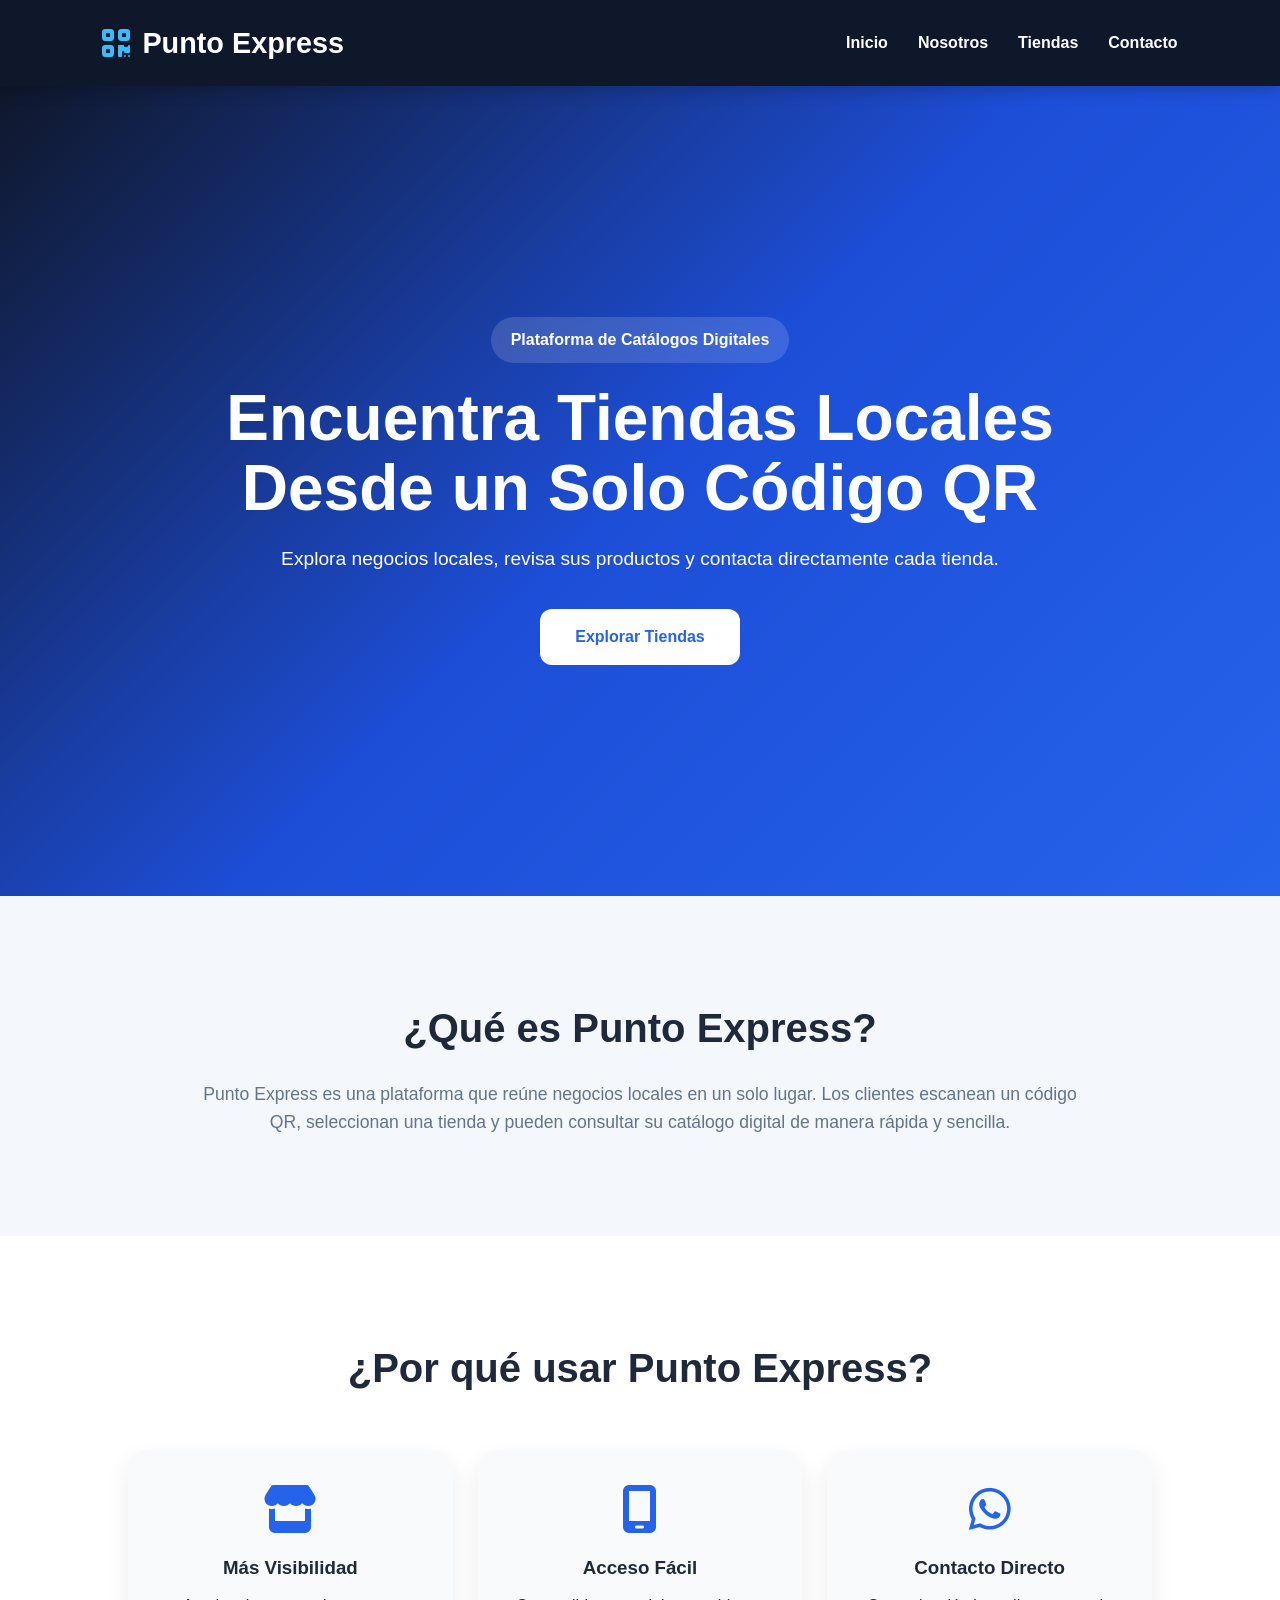
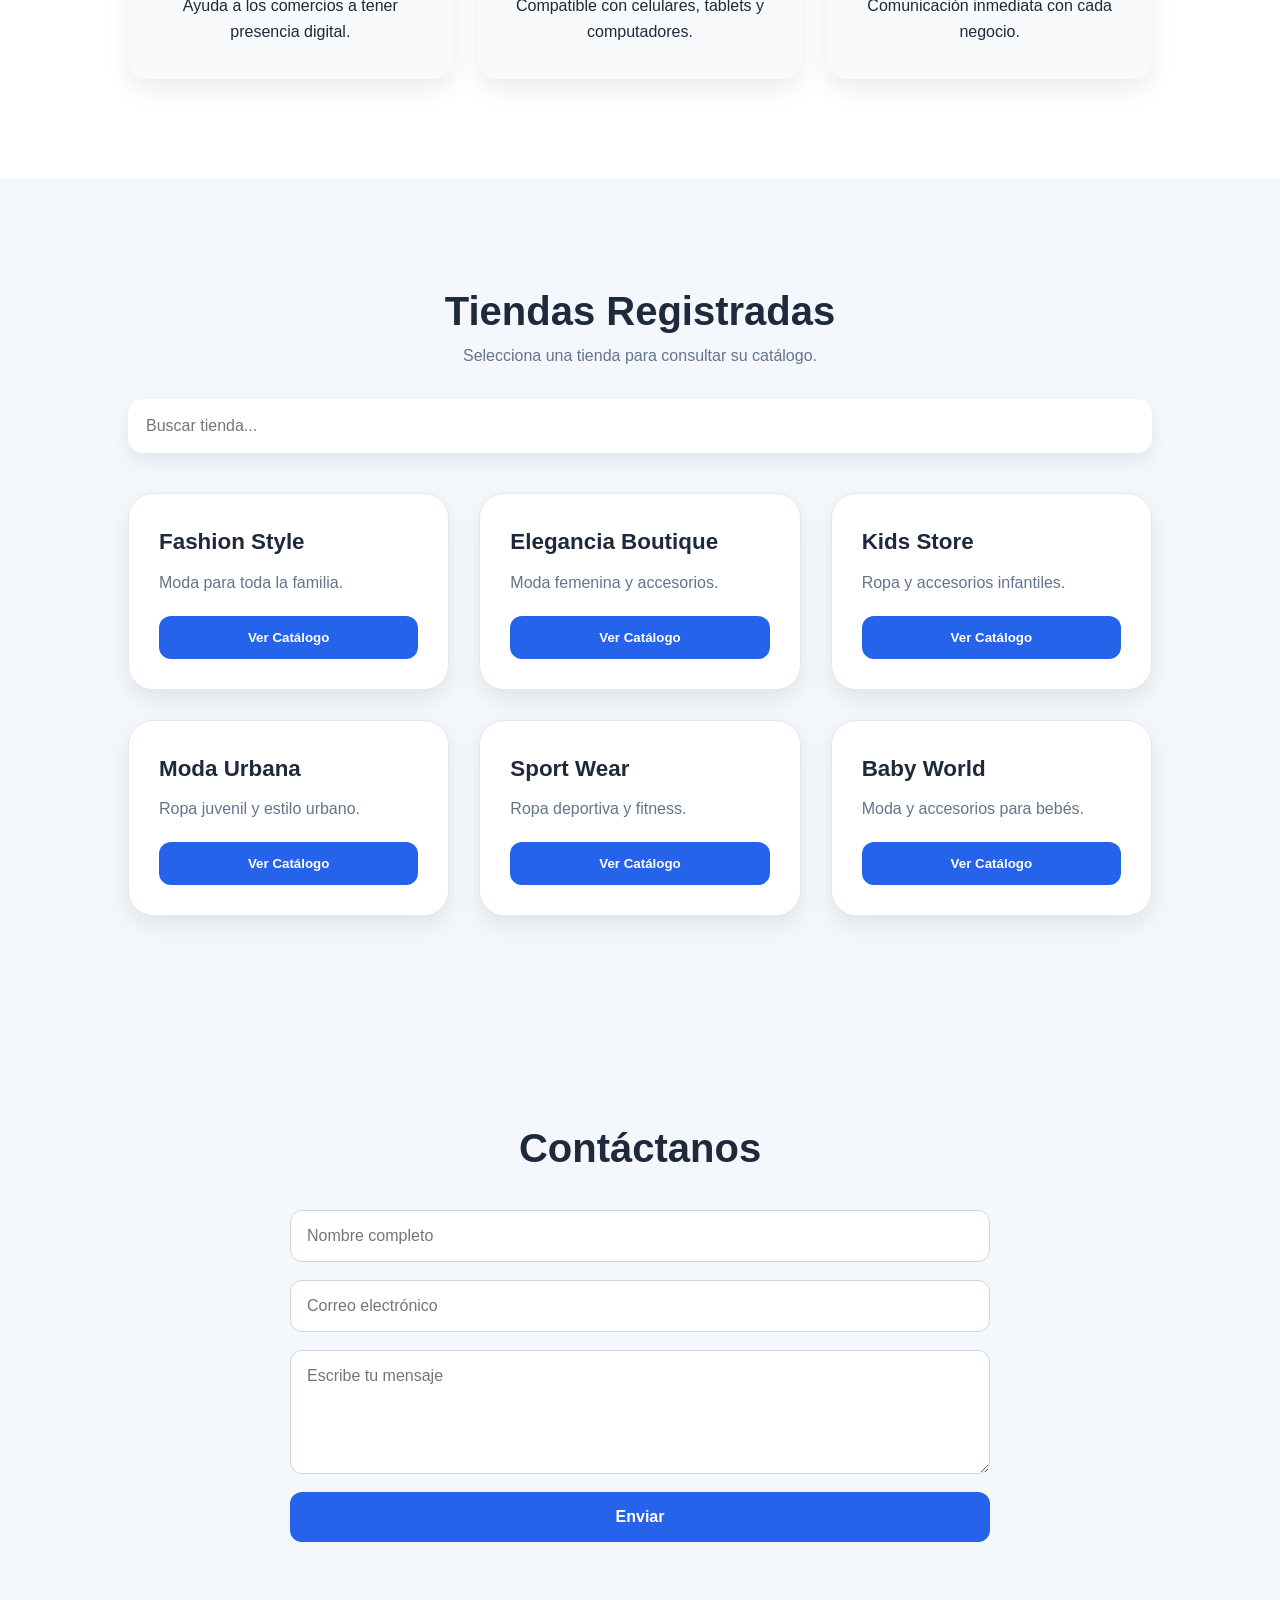
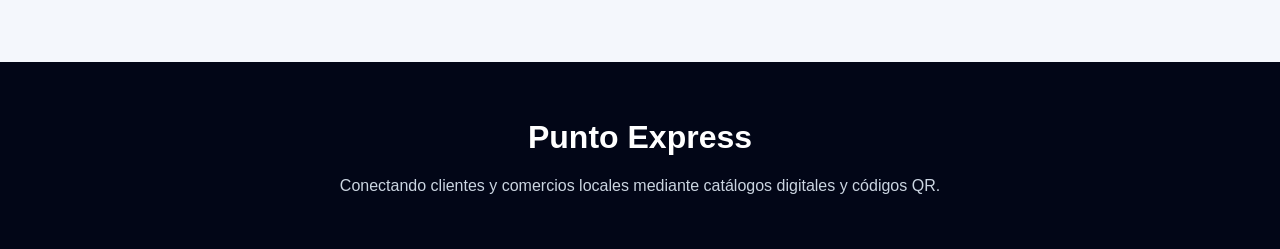
==== index.html @ 92fc8c7c "se estan configurando los archivos iniciales del proyecto" ====
<!DOCTYPE html>
<html lang="es">
<head>
    <meta charset="UTF-8">
    <meta name="viewport" content="width=device-width, initial-scale=1.0">
    <title>Punto Express</title>

    <link rel="stylesheet" href="styles.css">

    <link rel="stylesheet"
    href="https://cdnjs.cloudflare.com/ajax/libs/font-awesome/6.5.2/css/all.min.css">

    <script src="app.js" defer></script>
</head>
<body>

    <header>

        <div class="logo">
            <i class="fa-solid fa-qrcode"></i>
            <h2>Punto Express</h2>
        </div>

        <nav>
            <ul>
                <li><a href="#inicio">Inicio</a></li>
                <li><a href="#nosotros">Nosotros</a></li>
                <li><a href="#tiendas">Tiendas</a></li>
                <li><a href="#contacto">Contacto</a></li>
            </ul>
        </nav>

    </header>

    <section class="hero" id="inicio">

        <div class="hero-content">

            <span class="badge">
                Plataforma de Catálogos Digitales
            </span>

            <h1>
                Encuentra Tiendas Locales
                Desde un Solo Código QR
            </h1>

            <p>
                Explora negocios locales, revisa sus productos
                y contacta directamente cada tienda.
            </p>

            <a href="#tiendas" class="btn">
                Explorar Tiendas
            </a>

        </div>

    </section>

    <section class="nosotros" id="nosotros">

        <h2>¿Qué es Punto Express?</h2>

        <p>
            Punto Express es una plataforma que reúne negocios locales
            en un solo lugar. Los clientes escanean un código QR,
            seleccionan una tienda y pueden consultar su catálogo
            digital de manera rápida y sencilla.
        </p>

    </section>

    <section class="beneficios">

        <h2>¿Por qué usar Punto Express?</h2>

        <div class="beneficios-grid">

            <div class="beneficio">
                <i class="fa-solid fa-store"></i>
                <h3>Más Visibilidad</h3>
                <p>Ayuda a los comercios a tener presencia digital.</p>
            </div>

            <div class="beneficio">
                <i class="fa-solid fa-mobile-screen"></i>
                <h3>Acceso Fácil</h3>
                <p>Compatible con celulares, tablets y computadores.</p>
            </div>

            <div class="beneficio">
                <i class="fa-brands fa-whatsapp"></i>
                <h3>Contacto Directo</h3>
                <p>Comunicación inmediata con cada negocio.</p>
            </div>

        </div>

    </section>

    <section class="tiendas" id="tiendas">

        <div class="titulo">
            <h2>Tiendas Registradas</h2>

            <p>
                Selecciona una tienda para consultar su catálogo.
            </p>
        </div>

        <input
            type="text"
            id="buscador"
            placeholder="Buscar tienda..."
        >

        <div id="contenedorTiendas"></ fa-arrow-left"></i>
            Volver a Tiendas
        </button>

        <h2 id="nombreTienda"></h2>

        <p id="descripcionTienda"></p>

        <div id="productos"></div>

        <a
            id="btnWhatsapp"
            class="whatsapp-btn"
            target="_blank"
        >
            <i class="fa-brands fa-whatsapp"></i>
            Contactar Tienda
        </a>

    </section>

    <section id="contacto" class="contacto">

        <h2>Contáctanos</h2>

        <form id="formulario">

            <input
                type="text"
                id="nombre"
                placeholder="Nombre completo"
                required
            >

            <input
                type="email"
                id="correo"
                placeholder="Correo electrónico"
                required
            >

            <textarea
                id="mensaje"
                rows="5"
                placeholder="Escribe tu mensaje"
                required
            ></textarea>

            <button type="submit">
                Enviar
            </button>

        </form>

        <div id="respuesta"></div>

    </section>

    <footer>

        <h3>Punto Express</h3>

        <p>
            Conectando clientes y comercios locales mediante
            catálogos digitales y códigos QR.
        </p>

    </footer>

</body>
</html>
---- styles.css ----
*{
    margin:0;
    padding:0;
    box-sizing:border-box;
    font-family:'Segoe UI',Tahoma,Geneva,Verdana,sans-serif;
}

html{
    scroll-behavior:smooth;
}

body{
    background:#f4f7fc;
    color:#1e293b;
    line-height:1.6;
}

header{
    position:sticky;
    top:0;
    z-index:1000;
    display:flex;
    justify-content:space-between;
    align-items:center;
    padding:20px 8%;
    background:#0f172a;
    box-shadow:0 4px 15px rgba(0,0,0,.2);
}

.logo{
    display:flex;
    align-items:center;
    gap:12px;
    color:white;
}

.logo i{
    font-size:2rem;
    color:#38bdf8;
}

.logo h2{
    font-size:1.8rem;
}

nav ul{
    list-style:none;
    display:flex;
    gap:30px;
}

nav a{
    text-decoration:none;
    color:white;
    font-weight:600;
    transition:.3s;
}

nav a:hover{
    color:#38bdf8;
}

.hero{
    min-height:90vh;
    background:linear-gradient(135deg,#0f172a,#1d4ed8,#2563eb);
    display:flex;
    justify-content:center;
    align-items:center;
    text-align:center;
    padding:40px;
    color:white;
}

.hero-content{
    max-width:850px;
}

.badge{
    display:inline-block;
    padding:10px 20px;
    border-radius:30px;
    background:rgba(255,255,255,.15);
    backdrop-filter:blur(8px);
    margin-bottom:20px;
    font-weight:600;
}

.hero h1{
    font-size:4rem;
    line-height:1.1;
    margin-bottom:20px;
}

.hero p{
    font-size:1.2rem;
    margin-bottom:35px;
}

.btn{
    display:inline-block;
    text-decoration:none;
    background:white;
    color:#2563eb;
    padding:15px 35px;
    border-radius:12px;
    font-weight:700;
    transition:.3s;
}

.btn:hover{
    transform:translateY(-5px);
}

.nosotros{
    padding:100px 10%;
    text-align:center;
}

.nosotros h2{
    font-size:2.5rem;
    margin-bottom:20px;
}

.nosotros p{
    max-width:900px;
    margin:auto;
    color:#64748b;
    font-size:1.1rem;
}

.beneficios{
    padding:100px 10%;
    background:white;
}

.beneficios h2{
    text-align:center;
    font-size:2.5rem;
    margin-bottom:50px;
}

.beneficios-grid{
    display:grid;
    grid-template-columns:repeat(auto-fit,minmax(280px,1fr));
    gap:25px;
}

.beneficio{
    background:#f8fafc;
    padding:35px;
    border-radius:20px;
    text-align:center;
    box-shadow:0 10px 25px rgba(0,0,0,.08);
    transition:.3s;
}

.beneficio:hover{
    transform:translateY(-10px);
}

.beneficio i{
    font-size:3rem;
    color:#2563eb;
    margin-bottom:20px;
}

.beneficio h3{
    margin-bottom:10px;
}

.tiendas{
    padding:100px 10%;
}

.titulo{
    text-align:center;
    margin-bottom:30px;
}

.titulo h2{
    font-size:2.5rem;
}

.titulo p{
    color:#64748b;
}

#buscador{
    width:100%;
    padding:18px;
    border:none;
    border-radius:15px;
    background:white;
    box-shadow:0 8px 20px rgba(0,0,0,.08);
    margin-bottom:40px;
    font-size:1rem;
}

#buscador:focus{
    outline:2px solid #2563eb;
}

#contenedorTiendas{
    display:grid;
    grid-template-columns:repeat(auto-fit,minmax(320px,1fr));
    gap:30px;
}

.card{
    background:white;
    padding:30px;
    border-radius:25px;
    box-shadow:0 10px 25px rgba(0,0,0,.08);
    transition:.3s;
    border:1px solid #e2e8f0;
}

.card:hover{
    transform:translateY(-10px);
}

.card h3{
    font-size:1.4rem;
    margin-bottom:10px;
}

.card p{
    color:#64748b;
    margin-bottom:20px;
}

.card button{
    width:100%;
    border:none;
    background:#2563eb;
    color:white;
    padding:14px;
    border-radius:12px;
    cursor:pointer;
    font-weight:600;
    transition:.3s;
}

.card button:hover{
    background:#1d4ed8;
}

.catalogo{
    background:white;
    padding:100px 10%;
}

.oculto{
    display:none;
}

.volver{
    background:#0f172a;
    color:white;
    border:none;
    padding:12px 25px;
    border-radius:10px;
    cursor:pointer;
    margin-bottom:25px;
}

#nombreTienda{
    font-size:2.5rem;
    margin-bottom:10px;
}

#descripcionTienda{
    color:#64748b;
    margin-bottom:30px;
}

#productos{
    display:grid;
    grid-template-columns:repeat(auto-fit,minmax(250px,1fr));
    gap:20px;
}

.producto{
    background:#f8fafc;
    padding:25px;
    border-radius:20px;
    border-left:6px solid #2563eb;
    box-shadow:0 5px 15px rgba(0,0,0,.05);
}

.producto h4{
    margin-bottom:10px;
}

.producto span{
    color:#2563eb;
    font-weight:bold;
    font-size:1.1rem;
}

.whatsapp-btn{
    display:inline-block;
    margin-top:35px;
    background:#25d366;
    color:white;
    text-decoration:none;
    padding:15px 30px;
    border-radius:12px;
    font-weight:600;
}

.whatsapp-btn:hover{
    opacity:.9;
}

.contacto{
    padding:100px 10%;
}

.contacto h2{
    text-align:center;
    font-size:2.5rem;
    margin-bottom:30px;
}

form{
    max-width:700px;
    margin:auto;
    display:flex;
    flex-direction:column;
    gap:18px;
}

input,
textarea{
    padding:16px;
    border:1px solid #d1d5db;
    border-radius:12px;
    font-size:1rem;
}

input:focus,
textarea:focus{
    outline:none;
    border-color:#2563eb;
}

form button{
    background:#2563eb;
    color:white;
    border:none;
    padding:16px;
    border-radius:12px;
    cursor:pointer;
    font-size:1rem;
    font-weight:600;
}

form button:hover{
    background:#1d4ed8;
}

#respuesta{
    margin-top:20px;
    text-align:center;
    color:#16a34a;
    font-weight:bold;
}

footer{
    background:#020617;
    color:white;
    text-align:center;
    padding:50px 20px;
}

footer h3{
    font-size:2rem;
    margin-bottom:10px;
}

footer p{
    color:#cbd5e1;
}

@media(max-width:768px){

    header{
        flex-direction:column;
        gap:15px;
    }

    nav ul{
        flex-direction:column;
        text-align:center;
        gap:15px;
    }

    .hero h1{
        font-size:2.4rem;
    }

    .hero p{
        font-size:1rem;
    }

    .nosotros,
    .beneficios,
    .tiendas,
    .catalogo,
    .contacto{
        padding:70px 20px;
    }

    #contenedorTiendas{
        grid-template-columns:1fr;
    }

    #productos{
        grid-template-columns:1fr;
    }
}
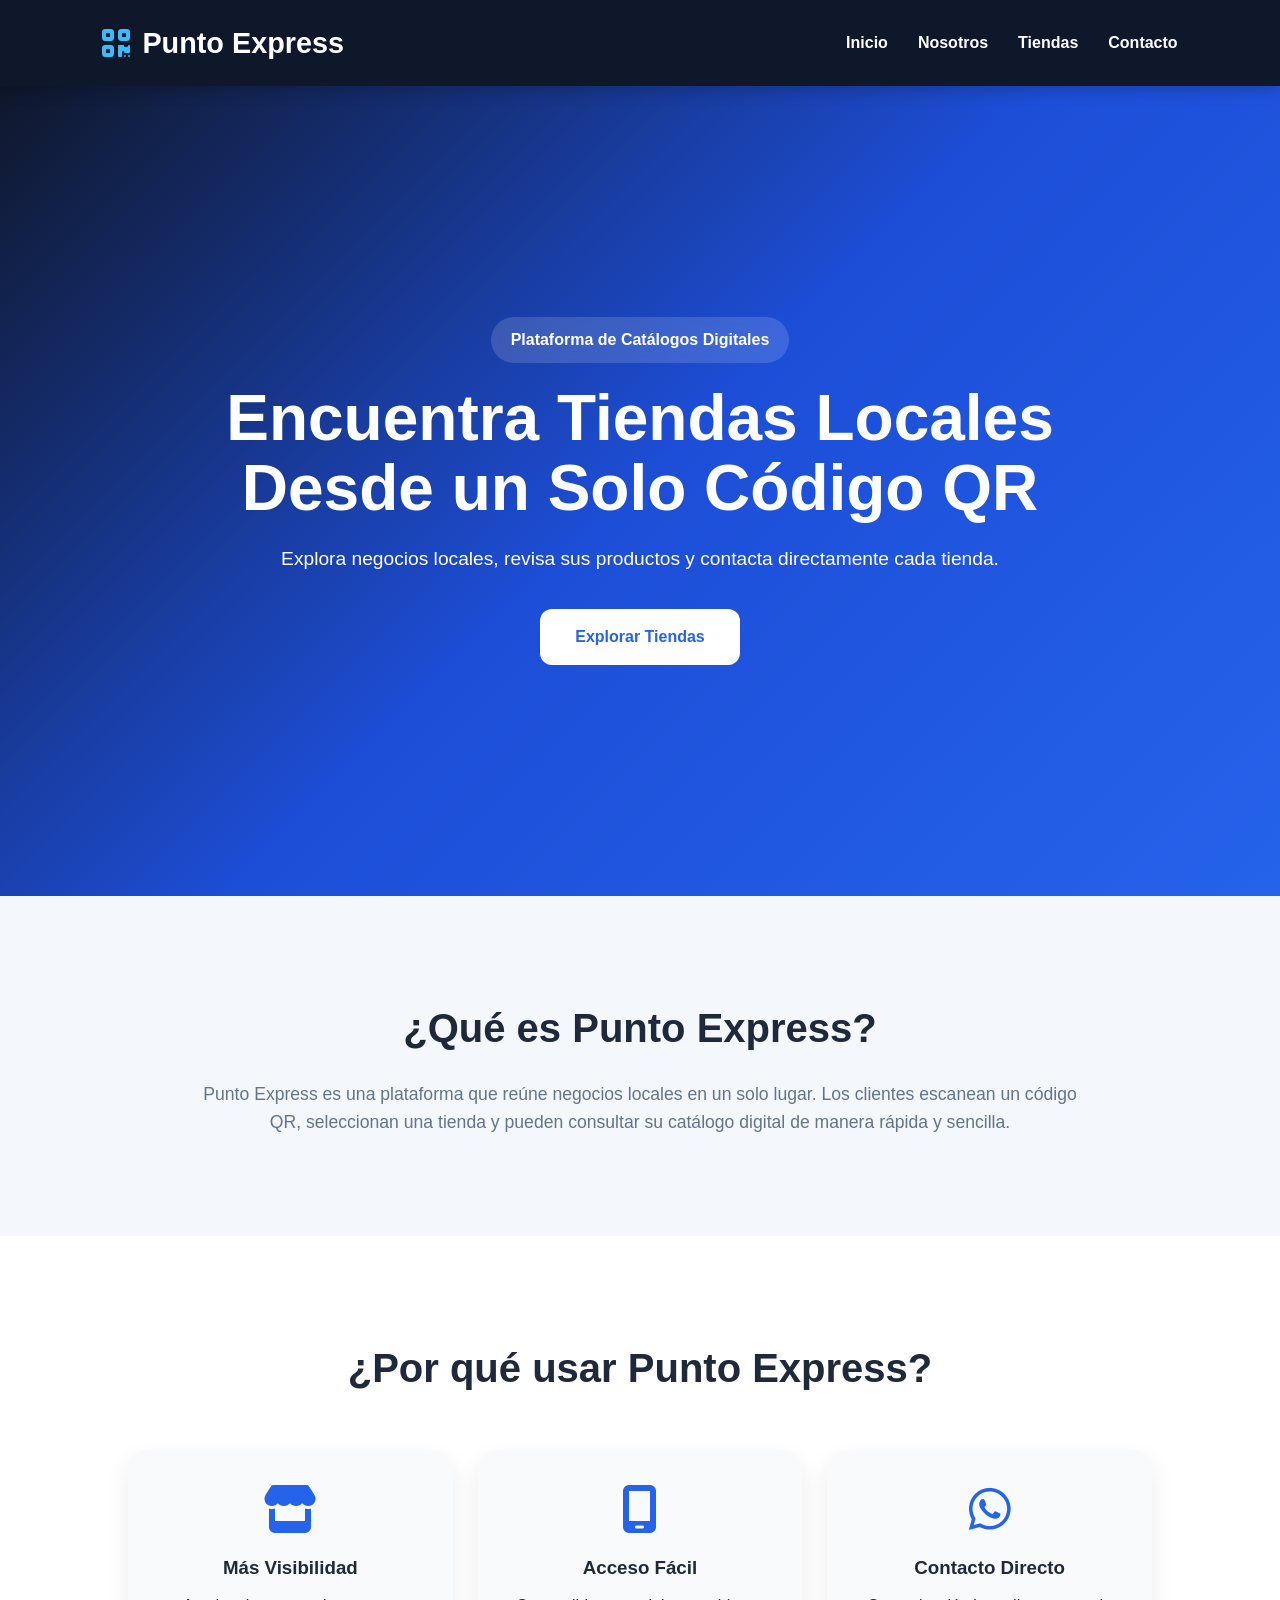
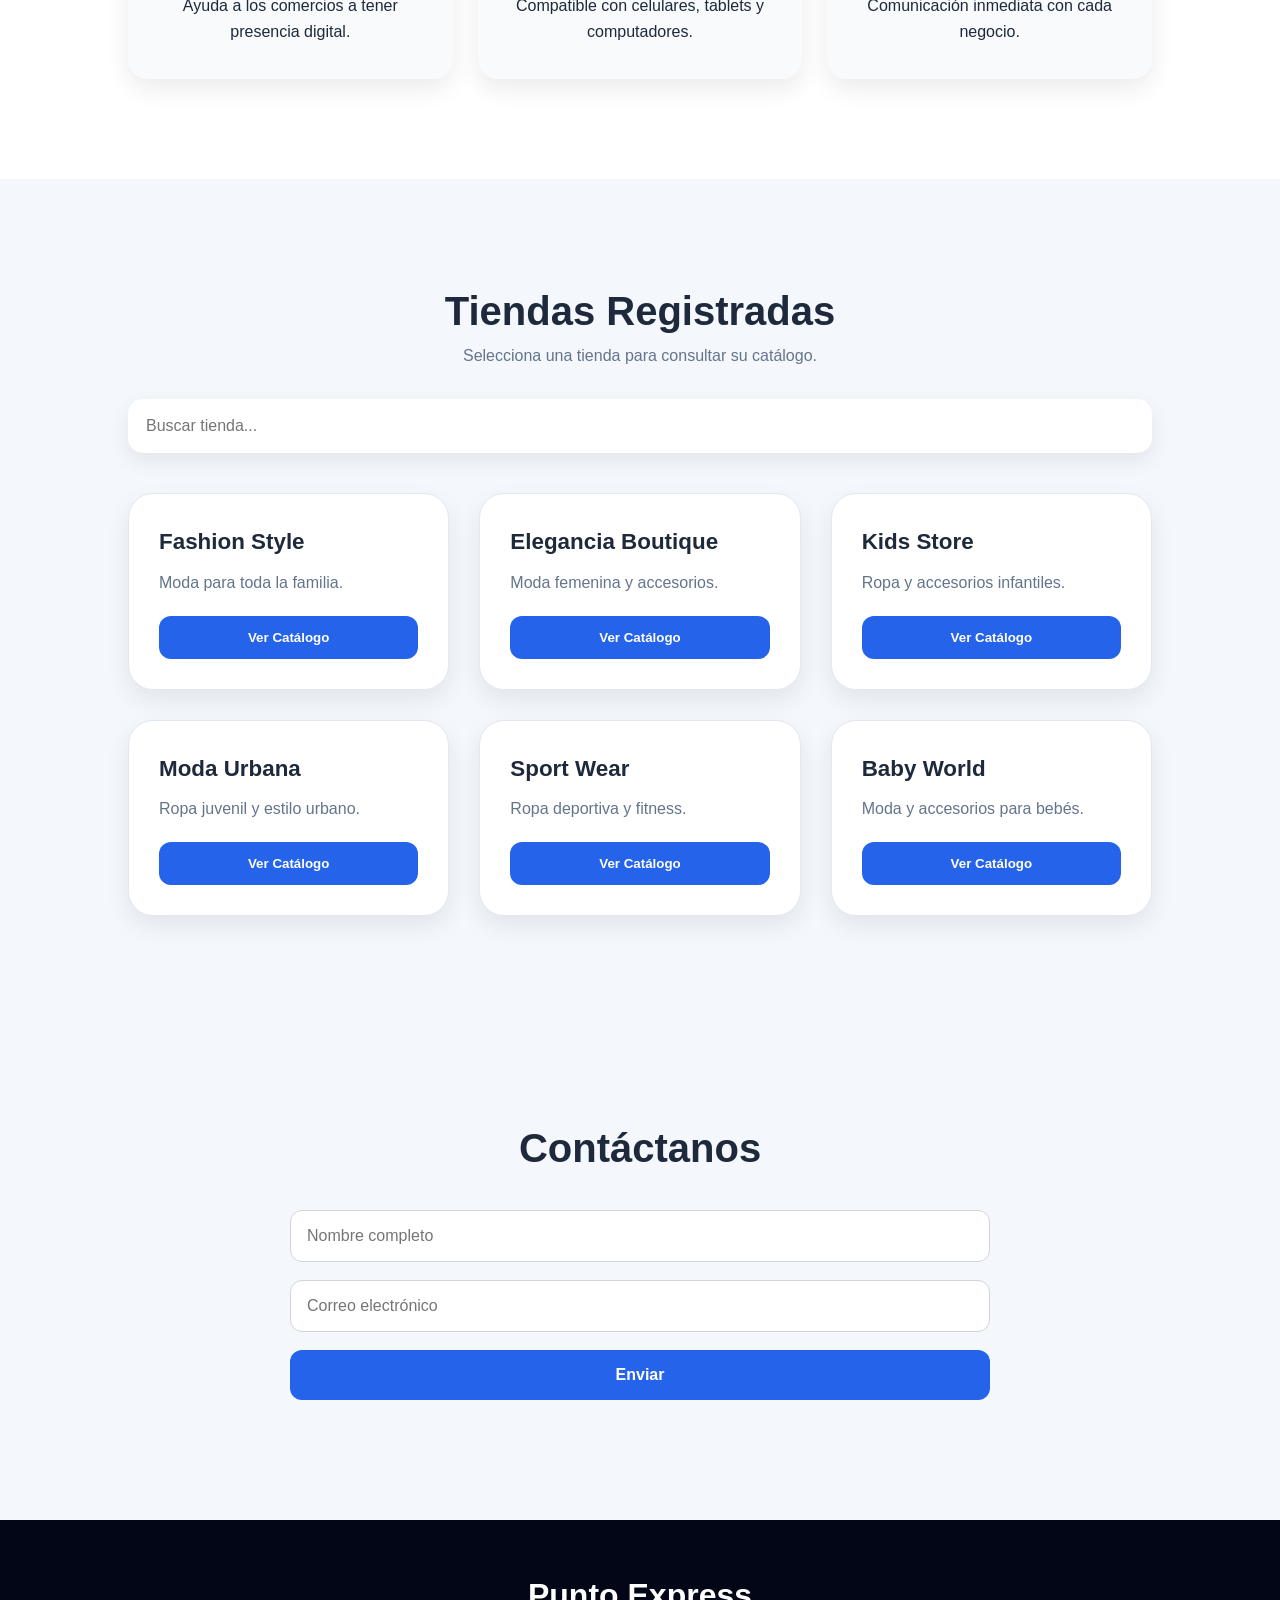
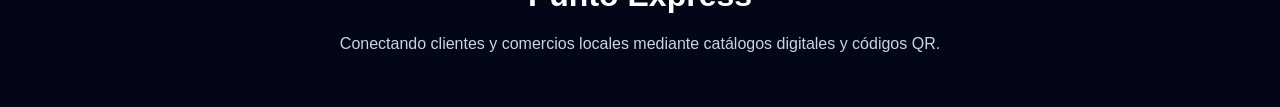
==== commit d02e036f: "se corrigieron en el html al ver los catalogos" ====
--- a/index.html
+++ b/index.html
@@ -14,175 +14,180 @@
 </head>
 <body>
 
-    <header>
+<header>
 
-        <div class="logo">
-            <i class="fa-solid fa-qrcode"></i>
-            <h2>Punto Express</h2>
+    <div class="logo">
+        <i class="fa-solid fa-qrcode"></i>
+        <h2>Punto Express</h2>
+    </div>
+
+    <nav>
+        <ul>
+            <li><a href="#inicio">Inicio</a></li>
+            <li><a href="#nosotros">Nosotros</a></li>
+            <li><a href="#tiendas">Tiendas</a></li>
+            <li><a href="#contacto">Contacto</a></li>
+        </ul>
+    </nav>
+
+</header>
+
+<section class="hero" id="inicio">
+
+    <div class="hero-content">
+
+        <span class="badge">
+            Plataforma de Catálogos Digitales
+        </span>
+
+        <h1>
+            Encuentra Tiendas Locales
+            Desde un Solo Código QR
+        </h1>
+
+        <p>
+            Explora negocios locales, revisa sus productos
+            y contacta directamente cada tienda.
+        </p>
+
+        <a href="#tiendas" class="btn">
+            Explorar Tiendas
+        </a>
+
+    </div>
+
+</section>
+
+<section class="nosotros" id="nosotros">
+
+    <h2>¿Qué es Punto Express?</h2>
+
+    <p>
+        Punto Express es una plataforma que reúne negocios locales
+        en un solo lugar. Los clientes escanean un código QR,
+        seleccionan una tienda y pueden consultar su catálogo
+        digital de manera rápida y sencilla.
+    </p>
+
+</section>
+
+<section class="beneficios">
+
+    <h2>¿Por qué usar Punto Express?</h2>
+
+    <div class="beneficios-grid">
+
+        <div class="beneficio">
+            <i class="fa-solid fa-store"></i>
+            <h3>Más Visibilidad</h3>
+            <p>Ayuda a los comercios a tener presencia digital.</p>
         </div>
 
-        <nav>
-            <ul>
-                <li><a href="#inicio">Inicio</a></li>
-                <li><a href="#nosotros">Nosotros</a></li>
-                <li><a href="#tiendas">Tiendas</a></li>
-                <li><a href="#contacto">Contacto</a></li>
-            </ul>
-        </nav>
-
-    </header>
-
-    <section class="hero" id="inicio">
-
-        <div class="hero-content">
-
-            <span class="badge">
-                Plataforma de Catálogos Digitales
-            </span>
-
-            <h1>
-                Encuentra Tiendas Locales
-                Desde un Solo Código QR
-            </h1>
-
-            <p>
-                Explora negocios locales, revisa sus productos
-                y contacta directamente cada tienda.
-            </p>
-
-            <a href="#tiendas" class="btn">
-                Explorar Tiendas
-            </a>
-
+        <div class="beneficio">
+            <i class="fa-solid fa-mobile-screen"></i>
+            <h3>Acceso Fácil</h3>
+            <p>Compatible con celulares, tablets y computadores.</p>
         </div>
 
-    </section>
+        <div class="beneficio">
+            <i class="fa-brands fa-whatsapp"></i>
+            <h3>Contacto Directo</h3>
+            <p>Comunicación inmediata con cada negocio.</p>
+        </div>
 
-    <section class="nosotros" id="nosotros">
+    </div>
 
-        <h2>¿Qué es Punto Express?</h2>
+</section>
+
+<section class="tiendas" id="tiendas">
+
+    <div class="titulo">
+
+        <h2>Tiendas Registradas</h2>
 
         <p>
-            Punto Express es una plataforma que reúne negocios locales
-            en un solo lugar. Los clientes escanean un código QR,
-            seleccionan una tienda y pueden consultar su catálogo
-            digital de manera rápida y sencilla.
+            Selecciona una tienda para consultar su catálogo.
         </p>
 
-    </section>
+    </div>
 
-    <section class="beneficios">
+    <input
+        type="text"
+        id="buscador"
+        placeholder="Buscar tienda..."
+    >
 
-        <h2>¿Por qué usar Punto Express?</h2>
+    <div id="contenedorTiendas"></div>
 
-        <div class="beneficios-grid">
+</section>
 
-            <div class="beneficio">
-                <i class="fa-solid fa-store"></i>
-                <h3>Más Visibilidad</h3>
-                <p>Ayuda a los comercios a tener presencia digital.</p>
-            </div>
+<section id="catalogoSeccion" class="catalogo oculto">
 
-            <div class="beneficio">
-                <i class="fa-solid fa-mobile-screen"></i>
-                <h3>Acceso Fácil</h3>
-                <p>Compatible con celulares, tablets y computadores.</p>
-            </div>
+    <button id="volver" class="volver">
+        <i class="fa-solid fa-arrow-left"></i>
+        Volver a Tiendas
+    </button>
 
-            <div class="beneficio">
-                <i class="fa-brands fa-whatsapp"></i>
-                <h3>Contacto Directo</h3>
-                <p>Comunicación inmediata con cada negocio.</p>
-            </div>
+    <h2 id="nombreTienda"></h2>
 
-        </div>
+    <p id="descripcionTienda"></p>
 
-    </section>
+    <div id="productos"></div>
 
-    <section class="tiendas" id="tiendas">
+    <a
+        id="btnWhatsapp"
+        class="whatsapp-btn"
+        target="_blank"
+    >
+        <i class="fa-brands fa-whatsapp"></i>
+        Contactar Tienda
+    </a>
 
-        <div class="titulo">
-            <h2>Tiendas Registradas</h2>
+</section>
 
-            <p>
-                Selecciona una tienda para consultar su catálogo.
-            </p>
-        </div>
+<section id="contacto" class="contacto">
+
+    <h2>Contáctanos</h2>
+
+    <form id="formulario">
 
         <input
             type="text"
-            id="buscador"
-            placeholder="Buscar tienda..."
+            id="nombre"
+            placeholder="Nombre completo"
+            required
         >
 
-        <div id="contenedorTiendas"></ fa-arrow-left"></i>
-            Volver a Tiendas
+        <input
+            type="email"
+            id="correo"
+            placeholder="Correo electrónico"
+  saje"
+            rows="5"
+            placeholder="Escribe tu mensaje"
+            required
+        ></textarea>
+
+        <button type="submit">
+            Enviar
         </button>
 
-        <h2 id="nombreTienda"></h2>
+    </form>
 
-        <p id="descripcionTienda"></p>
+    <div id="respuesta"></div>
 
-        <div id="productos"></div>
+</section>
 
-        <a
-            id="btnWhatsapp"
-            class="whatsapp-btn"
-            target="_blank"
-        >
-            <i class="fa-brands fa-whatsapp"></i>
-            Contactar Tienda
-        </a>
+<footer>
 
-    </section>
+    <h3>Punto Express</h3>
 
-    <section id="contacto" class="contacto">
+    <p>
+        Conectando clientes y comercios locales mediante
+        catálogos digitales y códigos QR.
+    </p>
 
-        <h2>Contáctanos</h2>
-
-        <form id="formulario">
-
-            <input
-                type="text"
-                id="nombre"
-                placeholder="Nombre completo"
-                required
-            >
-
-            <input
-                type="email"
-                id="correo"
-                placeholder="Correo electrónico"
-                required
-            >
-
-            <textarea
-                id="mensaje"
-                rows="5"
-                placeholder="Escribe tu mensaje"
-                required
-            ></textarea>
-
-            <button type="submit">
-                Enviar
-            </button>
-
-        </form>
-
-        <div id="respuesta"></div>
-
-    </section>
-
-    <footer>
-
-        <h3>Punto Express</h3>
-
-        <p>
-            Conectando clientes y comercios locales mediante
-            catálogos digitales y códigos QR.
-        </p>
-
-    </footer>
+</footer>
 
 </body>
 </html>
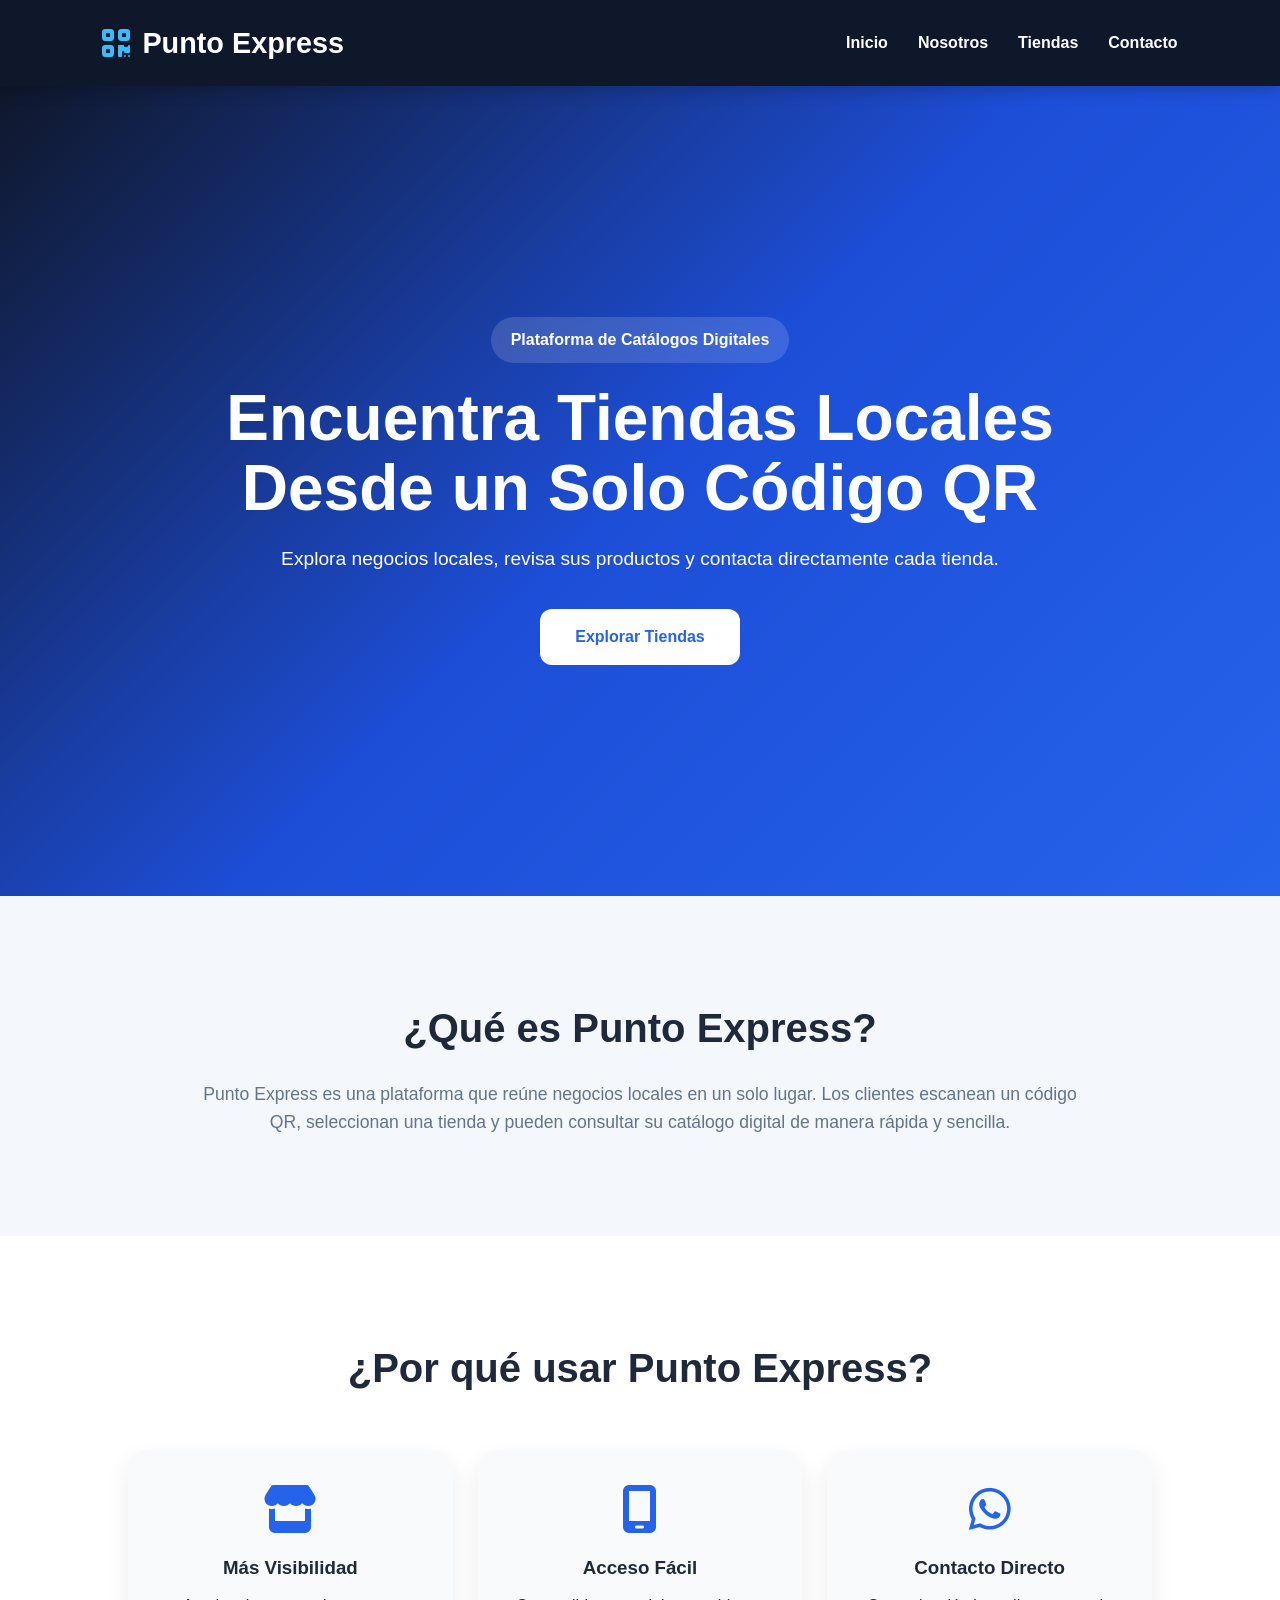
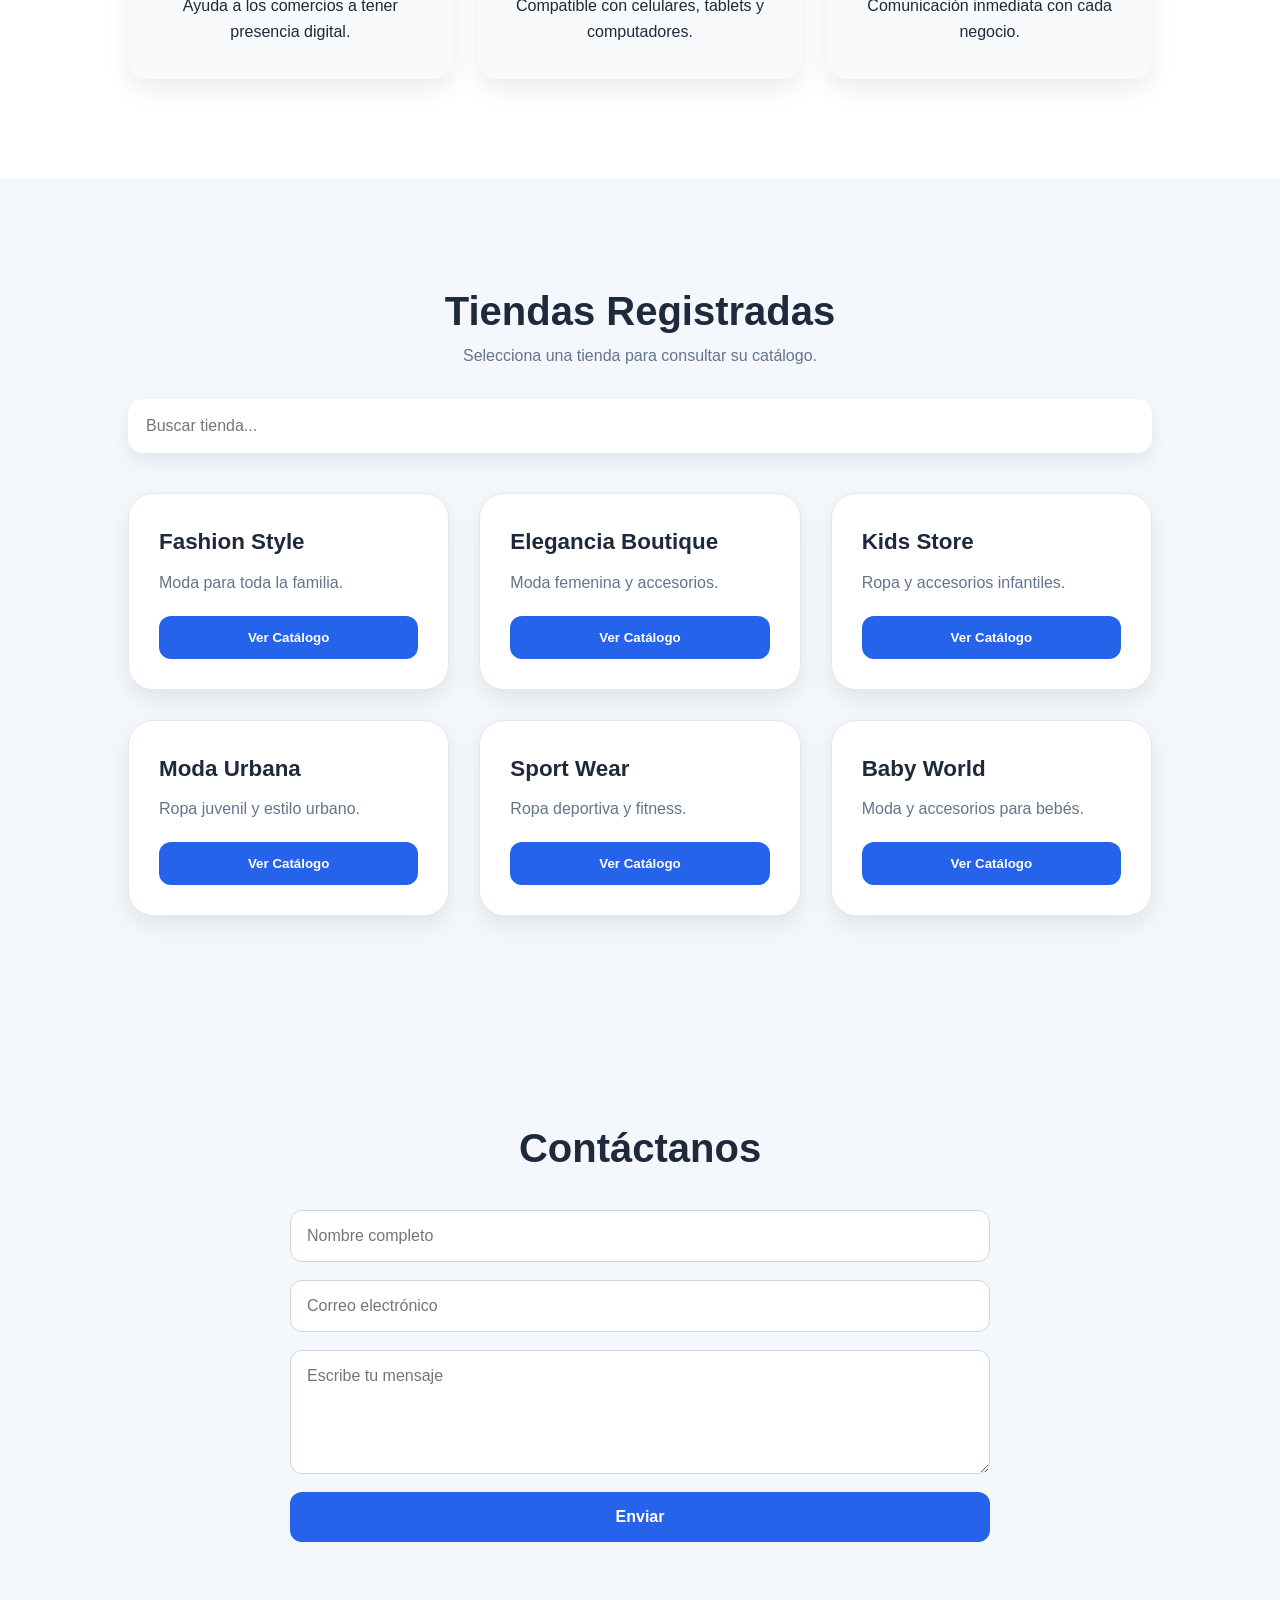
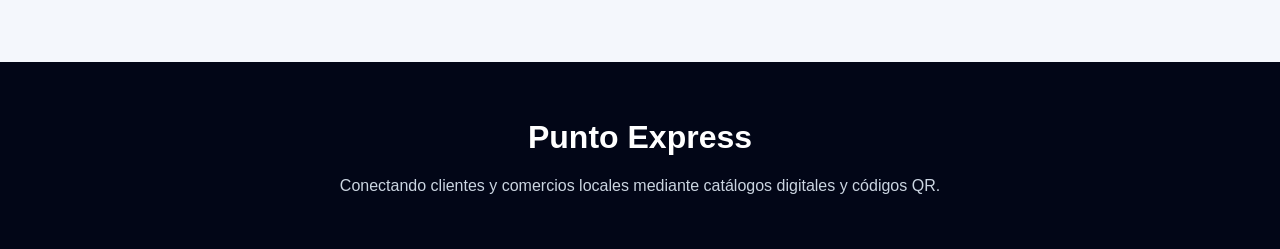
==== commit 404ac3cc: "se volvieron a corregir errores pero esta vez en el formulario de la pagina" ====
--- a/index.html
+++ b/index.html
@@ -162,7 +162,11 @@
             type="email"
             id="correo"
             placeholder="Correo electrónico"
-  saje"
+            required
+        >
+
+        <textarea
+            id="mensaje"
             rows="5"
             placeholder="Escribe tu mensaje"
             required
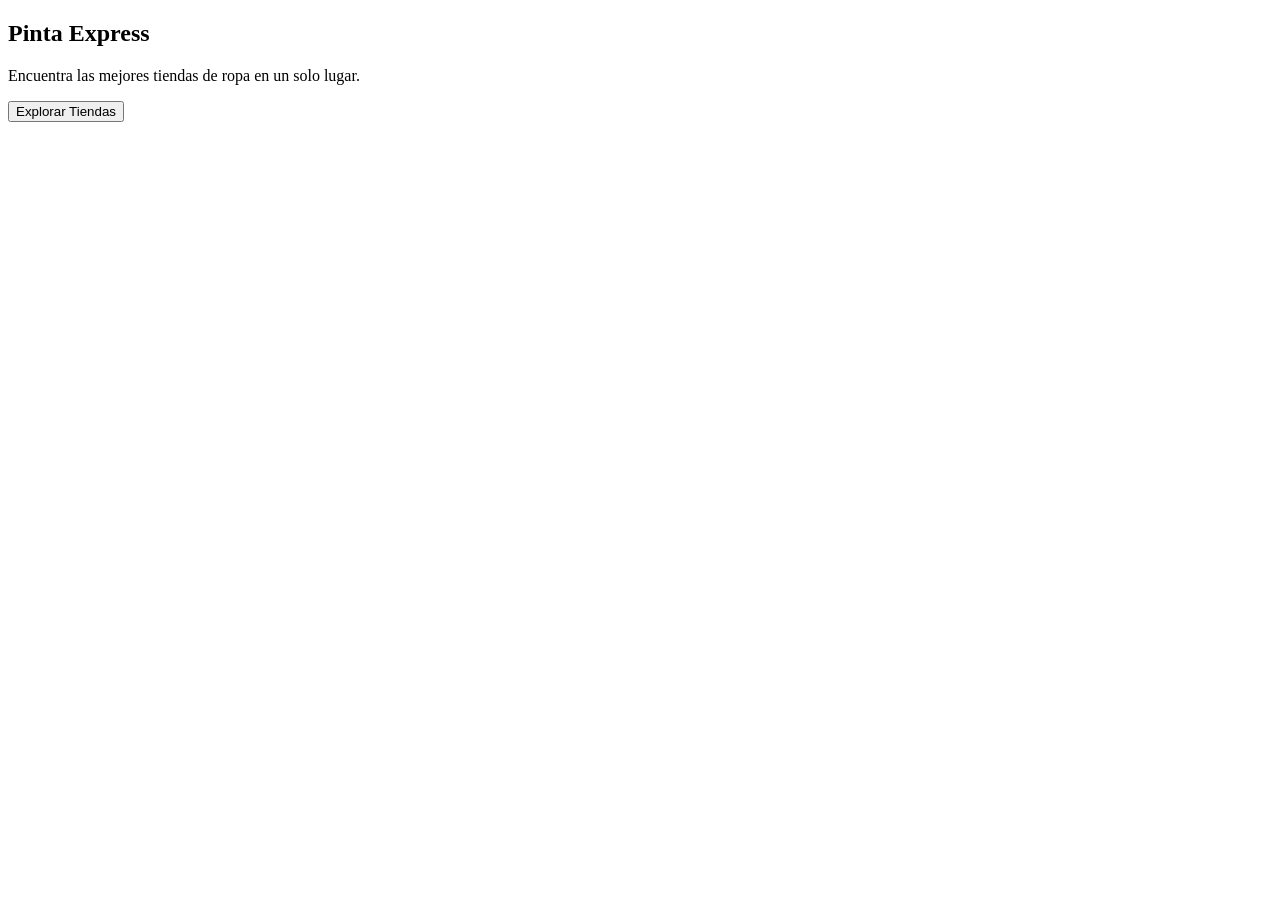
==== commit 4d5565ed: "Creacion paginas web del proyecto" ====
--- a/index.html
+++ b/index.html
@@ -3,195 +3,21 @@
 <head>
     <meta charset="UTF-8">
     <meta name="viewport" content="width=device-width, initial-scale=1.0">
-    <title>Punto Express</title>
-
-    <link rel="stylesheet" href="styles.css">
-
-    <link rel="stylesheet"
-    href="https://cdnjs.cloudflare.com/ajax/libs/font-awesome/6.5.2/css/all.min.css">
-
-    <script src="app.js" defer></script>
+    <title>Pinta Express</title>
 </head>
 <body>
 
-<header>
+    <main>
+        <section>
+            <h1>Pinta Express</h1>
 
-    <div class="logo">
-        <i class="fa-solid fa-qrcode"></i>
-        <h2>Punto Express</h2>
-    </div>
+            <p>
+                Encuentra las mejores tiendas de ropa en un solo lugar.
+            </p>
 
-    <nav>
-        <ul>
-            <li><a href="#inicio">Inicio</a></li>
-            <li><a href="#nosotros">Nosotros</a></li>
-            <li><a href="#tiendas">Tiendas</a></li>
-            <li><a href="#contacto">Contacto</a></li>
-        </ul>
-    </nav>
-
-</header>
-
-<section class="hero" id="inicio">
-
-    <div class="hero-content">
-
-        <span class="badge">
-            Plataforma de Catálogos Digitales
-        </span>
-
-        <h1>
-            Encuentra Tiendas Locales
-            Desde un Solo Código QR
-        </h1>
-
-        <p>
-            Explora negocios locales, revisa sus productos
-            y contacta directamente cada tienda.
-        </p>
-
-        <a href="#tiendas" class="btn">
-            Explorar Tiendas
-        </a>
-
-    </div>
-
-</section>
-
-<section class="nosotros" id="nosotros">
-
-    <h2>¿Qué es Punto Express?</h2>
-
-    <p>
-        Punto Express es una plataforma que reúne negocios locales
-        en un solo lugar. Los clientes escanean un código QR,
-        seleccionan una tienda y pueden consultar su catálogo
-        digital de manera rápida y sencilla.
-    </p>
-
-</section>
-
-<section class="beneficios">
-
-    <h2>¿Por qué usar Punto Express?</h2>
-
-    <div class="beneficios-grid">
-
-        <div class="beneficio">
-            <i class="fa-solid fa-store"></i>
-            <h3>Más Visibilidad</h3>
-            <p>Ayuda a los comercios a tener presencia digital.</p>
-        </div>
-
-        <div class="beneficio">
-            <i class="fa-solid fa-mobile-screen"></i>
-            <h3>Acceso Fácil</h3>
-            <p>Compatible con celulares, tablets y computadores.</p>
-        </div>
-
-        <div class="beneficio">
-            <i class="fa-brands fa-whatsapp"></i>
-            <h3>Contacto Directo</h3>
-            <p>Comunicación inmediata con cada negocio.</p>
-        </div>
-
-    </div>
-
-</section>
-
-<section class="tiendas" id="tiendas">
-
-    <div class="titulo">
-
-        <h2>Tiendas Registradas</h2>
-
-        <p>
-            Selecciona una tienda para consultar su catálogo.
-        </p>
-
-    </div>
-
-    <input
-        type="text"
-        id="buscador"
-        placeholder="Buscar tienda..."
-    >
-
-    <div id="contenedorTiendas"></div>
-
-</section>
-
-<section id="catalogoSeccion" class="catalogo oculto">
-
-    <button id="volver" class="volver">
-        <i class="fa-solid fa-arrow-left"></i>
-        Volver a Tiendas
-    </button>
-
-    <h2 id="nombreTienda"></h2>
-
-    <p id="descripcionTienda"></p>
-
-    <div id="productos"></div>
-
-    <a
-        id="btnWhatsapp"
-        class="whatsapp-btn"
-        target="_blank"
-    >
-        <i class="fa-brands fa-whatsapp"></i>
-        Contactar Tienda
-    </a>
-
-</section>
-
-<section id="contacto" class="contacto">
-
-    <h2>Contáctanos</h2>
-
-    <form id="formulario">
-
-        <input
-            type="text"
-            id="nombre"
-            placeholder="Nombre completo"
-            required
-        >
-
-        <input
-            type="email"
-            id="correo"
-            placeholder="Correo electrónico"
-            required
-        >
-
-        <textarea
-            id="mensaje"
-            rows="5"
-            placeholder="Escribe tu mensaje"
-            required
-        ></textarea>
-
-        <button type="submit">
-            Enviar
-        </button>
-
-    </form>
-
-    <div id="respuesta"></div>
-
-</section>
-
-<footer>
-
-    <h3>Punto Express</h3>
-
-    <p>
-        Conectando clientes y comercios locales mediante
-        catálogos digitales y códigos QR.
-    </p>
-
-</footer>
+            <button>Explorar Tiendas</button>
+        </section>
+    </main>
 
 </body>
 </html>
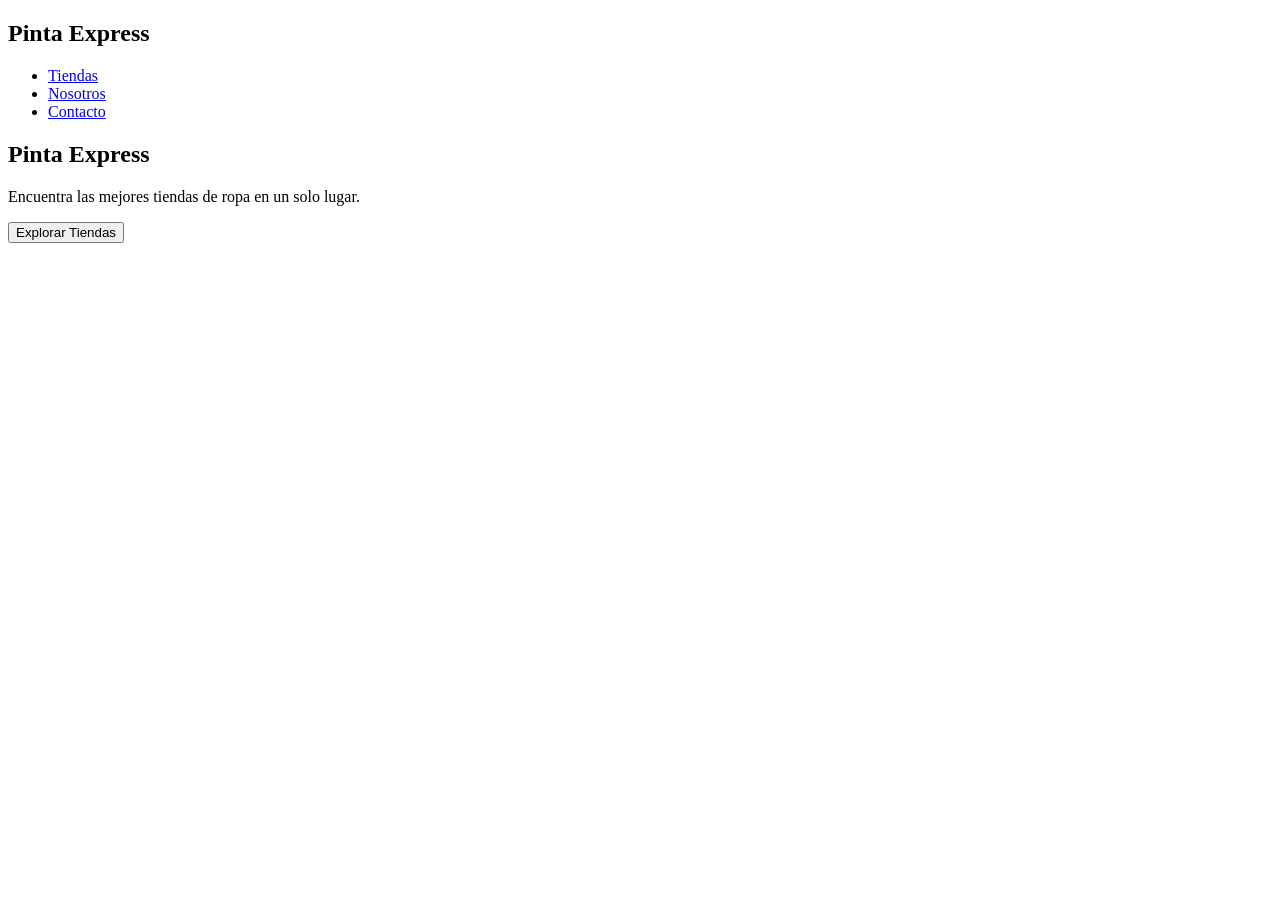
==== commit bc9f1c82: "implementacion menu de navegacion" ====
--- a/index.html
+++ b/index.html
@@ -6,6 +6,16 @@
     <title>Pinta Express</title>
 </head>
 <body>
+    <header>
+        <h2>Pinta Express</h2>
+        <nav>
+    <ul>
+        <li><a href="tiendas.html">Tiendas</a></li>
+        <li><a href="nosotros.html">Nosotros</a></li>
+        <li><a href="contacto.html">Contacto</a></li>
+    </ul>
+</nav>
+    </header>
 
     <main>
         <section>
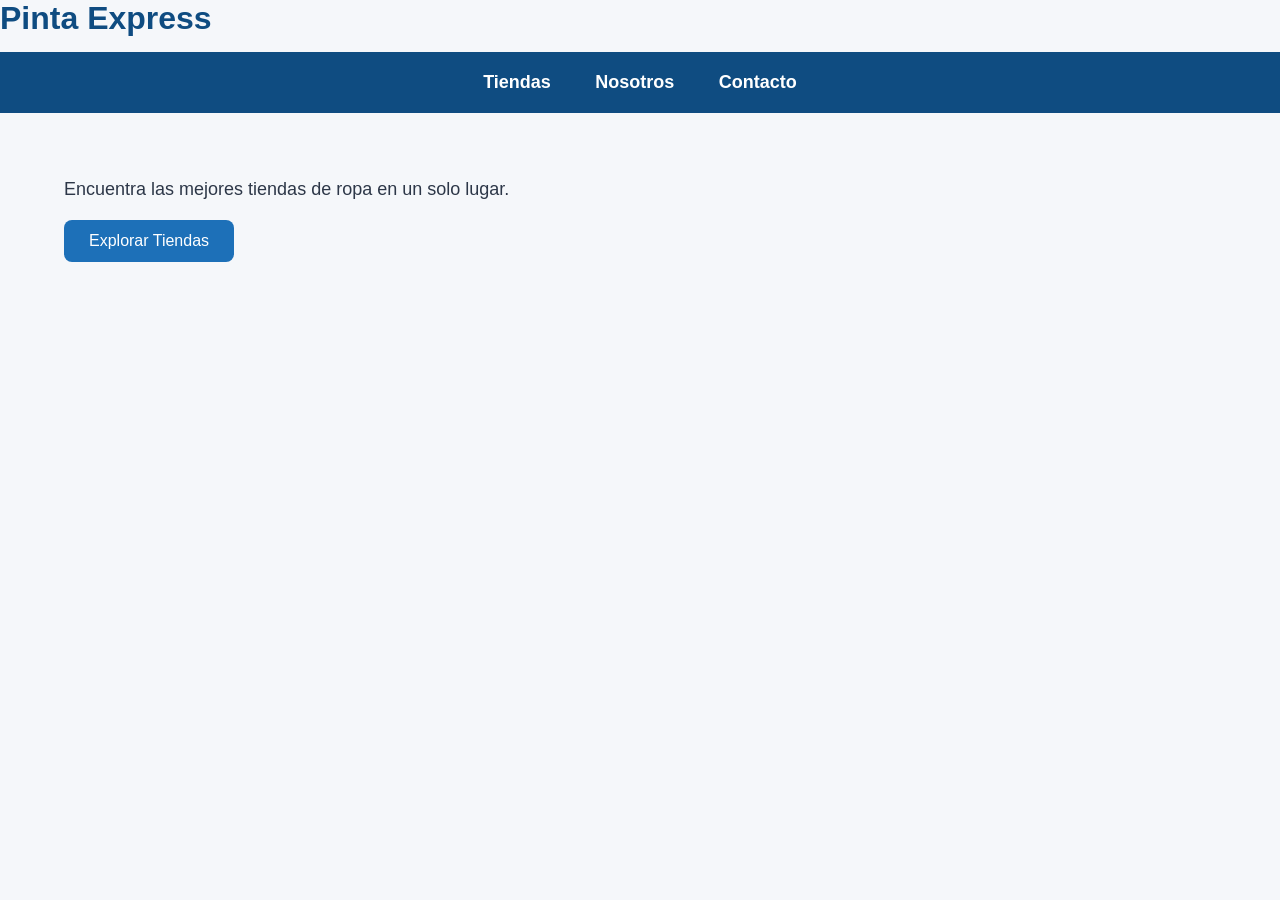
==== commit c6c6ea0f: "Aplicacion estilos generales css" ====
--- a/index.html
+++ b/index.html
@@ -4,6 +4,7 @@
     <meta charset="UTF-8">
     <meta name="viewport" content="width=device-width, initial-scale=1.0">
     <title>Pinta Express</title>
+    <link rel="stylesheet" href="css/styles.css">
 </head>
 <body>
     <header>
@@ -19,8 +20,6 @@
 
     <main>
         <section>
-            <h1>Pinta Express</h1>
-
             <p>
                 Encuentra las mejores tiendas de ropa en un solo lugar.
             </p>
--- a/css/styles.css
+++ b/css/styles.css
@@ -0,0 +1,107 @@
+*{
+    margin: 0;
+    padding: 0;
+    box-sizing: border-box;
+}
+
+body{
+    font-family: 'Segoe UI', sans-serif;
+    background-color: #f5f7fa;
+    color: #2d3748;
+}
+
+nav{
+    background-color: #0f4c81;
+    padding: 20px 60px;
+}
+
+nav ul{
+    list-style: none;
+    text-align: center;
+}
+
+nav li{
+    display: inline-block;
+    margin: 0 20px;
+}
+
+nav a{
+    text-decoration: none;
+    color: white;
+    font-size: 18px;
+    font-weight: 600;
+    transition: 0.3s;
+}
+
+nav a:hover{
+    color: #d6e9ff;
+}
+
+main{
+    width: 90%;
+    max-width: 1200px;
+    margin: 40px auto;
+}
+
+h1{
+    text-align: center;
+    font-size: 3rem;
+    color: #0f4c81;
+    margin-bottom: 20px;
+}
+
+h2{
+    font-size: 2rem;
+    color: #0f4c81;
+    margin-bottom: 15px;
+}
+
+h3{
+    color: #0f4c81;
+    margin-bottom: 10px;
+}
+
+p{
+    font-size: 18px;
+    line-height: 1.8;
+    margin-bottom: 15px;
+}
+
+button{
+    background-color: #1d70b8;
+    color: white;
+    border: none;
+    padding: 12px 25px;
+    border-radius: 8px;
+    font-size: 16px;
+    cursor: pointer;
+    transition: 0.3s;
+}
+
+button:hover{
+    background-color: #0f4c81;
+}
+
+.btn{
+    display: inline-block;
+    background-color: #1d70b8;
+    color: white;
+    text-decoration: none;
+    padding: 12px 25px;
+    border-radius: 8px;
+}
+
+.btn:hover{
+    background-color: #0f4c81;
+}
+
+section{
+    margin: 60px 0;
+}
+
+.contenedor{
+    background-color: white;
+    padding: 25px;
+    border-radius: 10px;
+    box-shadow: 0 3px 10px rgba(0,0,0,0.1);
+}
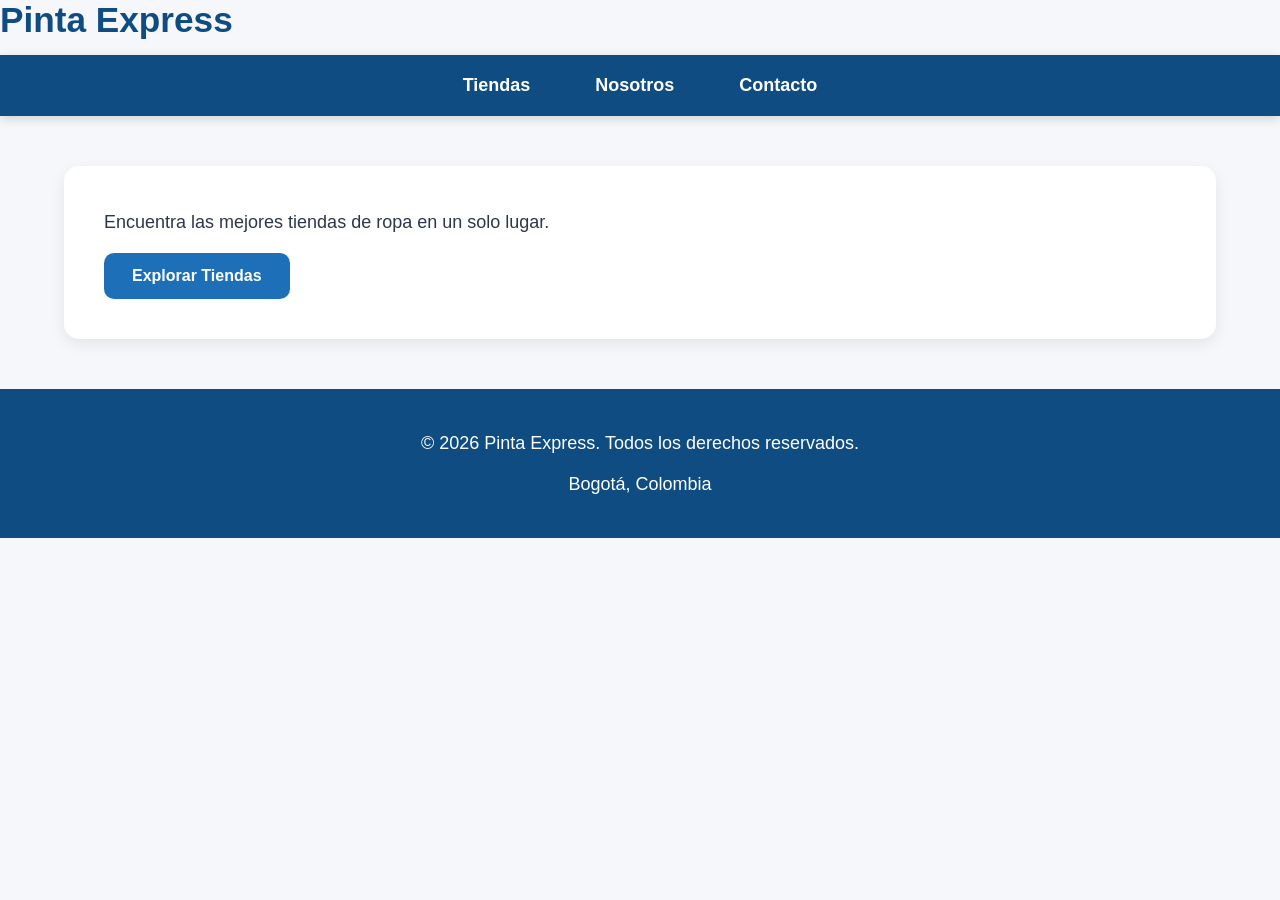
==== commit 1892486e: "Implementacion del footer a todos los html" ====
--- a/index.html
+++ b/index.html
@@ -1,21 +1,23 @@
 <!DOCTYPE html>
 <html lang="es">
+
 <head>
     <meta charset="UTF-8">
     <meta name="viewport" content="width=device-width, initial-scale=1.0">
     <title>Pinta Express</title>
     <link rel="stylesheet" href="css/styles.css">
 </head>
+
 <body>
     <header>
         <h2>Pinta Express</h2>
         <nav>
-    <ul>
-        <li><a href="tiendas.html">Tiendas</a></li>
-        <li><a href="nosotros.html">Nosotros</a></li>
-        <li><a href="contacto.html">Contacto</a></li>
-    </ul>
-</nav>
+            <ul>
+                <li><a href="tiendas.html">Tiendas</a></li>
+                <li><a href="nosotros.html">Nosotros</a></li>
+                <li><a href="contacto.html">Contacto</a></li>
+            </ul>
+        </nav>
     </header>
 
     <main>
@@ -28,5 +30,12 @@
         </section>
     </main>
 
+    <footer>
+        <p>&copy; 2026 Pinta Express. Todos los derechos reservados.</p>
+
+        <p>Bogotá, Colombia</p>
+    </footer>
+
 </body>
+
 </html>
--- a/css/styles.css
+++ b/css/styles.css
@@ -12,17 +12,15 @@
 
 nav{
     background-color: #0f4c81;
-    padding: 20px 60px;
+    padding: 20px 80px;
+    box-shadow: 0 3px 10px rgba(0,0,0,0.15);
 }
 
 nav ul{
     list-style: none;
-    text-align: center;
-}
-
-nav li{
-    display: inline-block;
-    margin: 0 20px;
+    display: flex;
+    justify-content: center;
+    gap: 35px;
 }
 
 nav a{
@@ -30,33 +28,44 @@
     color: white;
     font-size: 18px;
     font-weight: 600;
+    padding: 10px 15px;
+    border-radius: 8px;
     transition: 0.3s;
 }
 
 nav a:hover{
-    color: #d6e9ff;
+    background-color: rgba(255,255,255,0.15);
 }
 
 main{
     width: 90%;
     max-width: 1200px;
-    margin: 40px auto;
+    margin: 50px auto;
+}
+
+section{
+    background-color: white;
+    padding: 40px;
+    margin-bottom: 30px;
+    border-radius: 15px;
+    box-shadow: 0 5px 15px rgba(0,0,0,0.08);
 }
 
 h1{
     text-align: center;
-    font-size: 3rem;
+    font-size: 3.5rem;
     color: #0f4c81;
     margin-bottom: 20px;
 }
 
 h2{
-    font-size: 2rem;
+    font-size: 2.2rem;
     color: #0f4c81;
     margin-bottom: 15px;
 }
 
 h3{
+    font-size: 1.5rem;
     color: #0f4c81;
     margin-bottom: 10px;
 }
@@ -67,41 +76,43 @@
     margin-bottom: 15px;
 }
 
-button{
-    background-color: #1d70b8;
-    color: white;
-    border: none;
-    padding: 12px 25px;
-    border-radius: 8px;
-    font-size: 16px;
-    cursor: pointer;
-    transition: 0.3s;
-}
-
-button:hover{
-    background-color: #0f4c81;
-}
-
+button,
 .btn{
     display: inline-block;
     background-color: #1d70b8;
     color: white;
     text-decoration: none;
-    padding: 12px 25px;
-    border-radius: 8px;
+    border: none;
+    padding: 14px 28px;
+    border-radius: 10px;
+    font-size: 16px;
+    font-weight: 600;
+    cursor: pointer;
+    transition: 0.3s;
 }
 
+button:hover,
 .btn:hover{
     background-color: #0f4c81;
-}
-
-section{
-    margin: 60px 0;
+    transform: translateY(-2px);
 }
 
 .contenedor{
     background-color: white;
-    padding: 25px;
-    border-radius: 10px;
-    box-shadow: 0 3px 10px rgba(0,0,0,0.1);
-}+    padding: 30px;
+    border-radius: 15px;
+    box-shadow: 0 5px 15px rgba(0,0,0,0.08);
+}
+
+footer{
+    background-color: #0f4c81;
+    color: white;
+    text-align: center;
+    padding: 30px;
+    margin-top: 50px;
+}
+
+footer p{
+    margin: 8px 0;
+    color: white;
+}
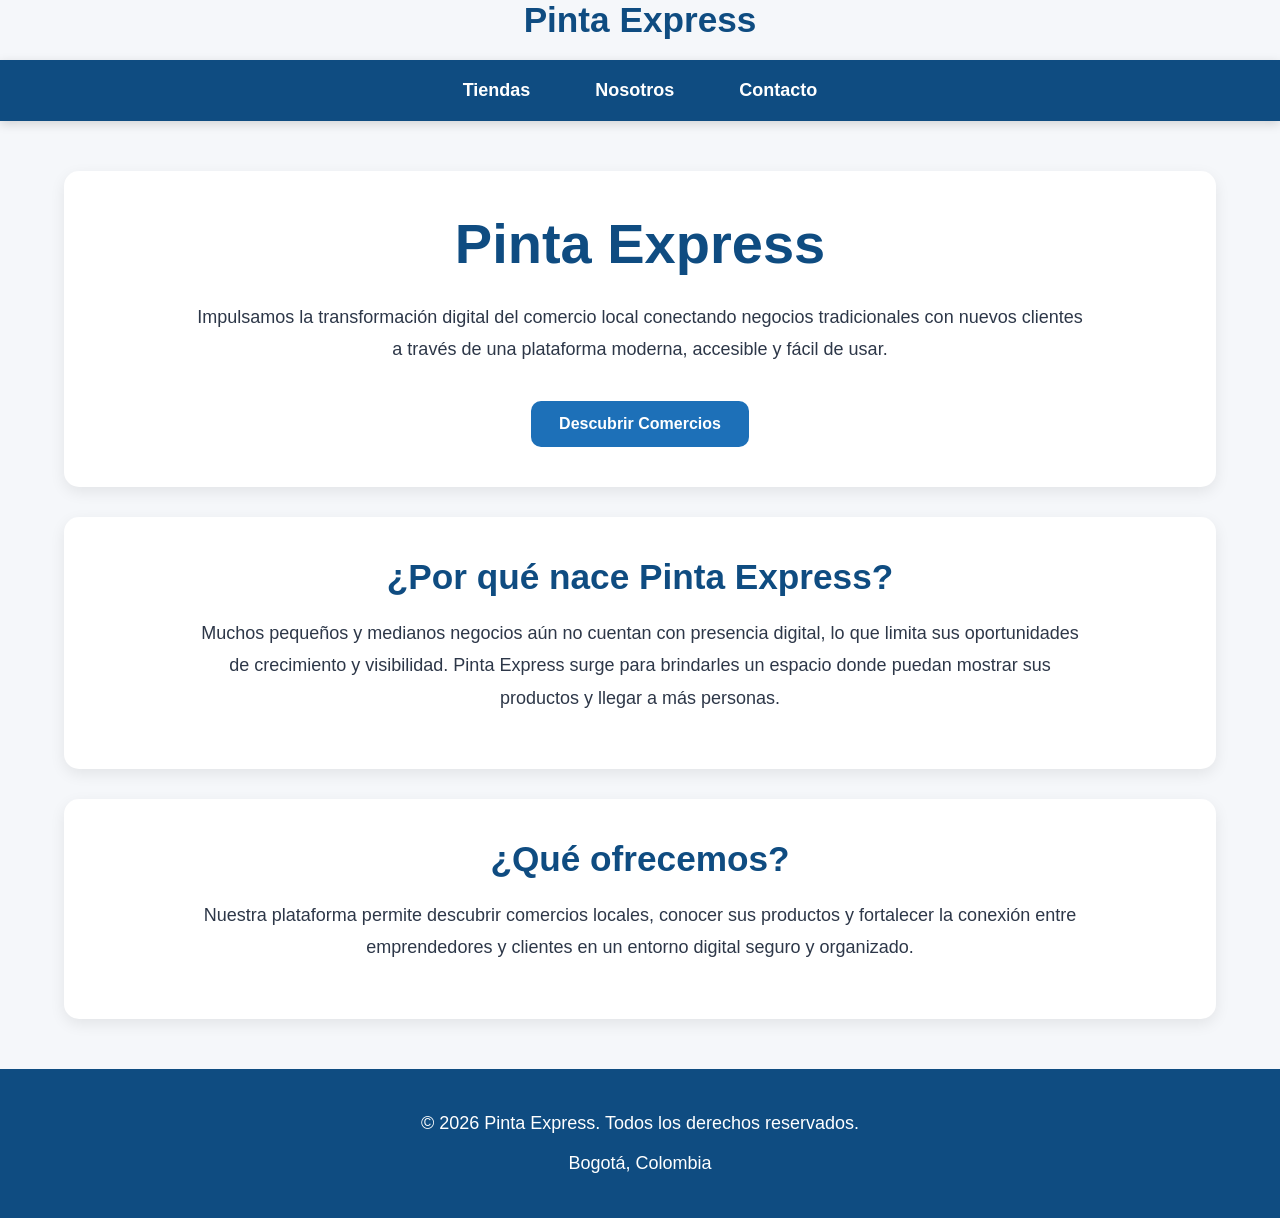
==== commit bf849901: "Desarrollo contenido pagina de inicio" ====
--- a/index.html
+++ b/index.html
@@ -20,15 +20,42 @@
         </nav>
     </header>
 
-    <main>
-        <section>
-            <p>
-                Encuentra las mejores tiendas de ropa en un solo lugar.
-            </p>
+   <main>
 
-            <button>Explorar Tiendas</button>
-        </section>
-    </main>
+    <section>
+        <h1>Pinta Express</h1>
+
+        <p>
+            Impulsamos la transformación digital del comercio local conectando
+            negocios tradicionales con nuevos clientes a través de una plataforma
+            moderna, accesible y fácil de usar.    
+        </p>
+        
+        <a href="tiendas.html" class="btn">Descubrir Comercios</a>
+    </section>
+
+    <section>
+        <h2>¿Por qué nace Pinta Express?</h2>
+
+        <p>
+            Muchos pequeños y medianos negocios aún no cuentan con presencia
+            digital, lo que limita sus oportunidades de crecimiento y visibilidad.
+            Pinta Express surge para brindarles un espacio donde puedan mostrar
+            sus productos y llegar a más personas.
+        </p>
+    </section>
+
+    <section>
+        <h2>¿Qué ofrecemos?</h2>
+
+        <p>
+            Nuestra plataforma permite descubrir comercios locales, conocer sus
+            productos y fortalecer la conexión entre emprendedores y clientes en
+            un entorno digital seguro y organizado.
+        </p>
+    </section>
+
+</main>
 
     <footer>
         <p>&copy; 2026 Pinta Express. Todos los derechos reservados.</p>
--- a/css/styles.css
+++ b/css/styles.css
@@ -55,19 +55,21 @@
     text-align: center;
     font-size: 3.5rem;
     color: #0f4c81;
+    margin-bottom: 25px;
+}
+
+h2{
+    text-align: center;
+    font-size: 2.2rem;
+    color: #0f4c81;
     margin-bottom: 20px;
 }
 
-h2{
-    font-size: 2.2rem;
+h3{
+    text-align: center;
+    font-size: 1.5rem;
     color: #0f4c81;
     margin-bottom: 15px;
-}
-
-h3{
-    font-size: 1.5rem;
-    color: #0f4c81;
-    margin-bottom: 10px;
 }
 
 p{
@@ -82,16 +84,13 @@
     background-color: #1d70b8;
     color: white;
     text-decoration: none;
-    border: none;
     padding: 14px 28px;
     border-radius: 10px;
-    font-size: 16px;
     font-weight: 600;
-    cursor: pointer;
+    margin-top: 20px;
     transition: 0.3s;
 }
 
-button:hover,
 .btn:hover{
     background-color: #0f4c81;
     transform: translateY(-2px);
@@ -116,3 +115,16 @@
     margin: 8px 0;
     color: white;
 }
+section{
+    background-color: white;
+    padding: 40px;
+    margin-bottom: 30px;
+    border-radius: 15px;
+    box-shadow: 0 5px 15px rgba(0,0,0,0.08);
+    text-align: center;
+}
+
+section p{
+    max-width: 900px;
+    margin: 15px auto;
+}
